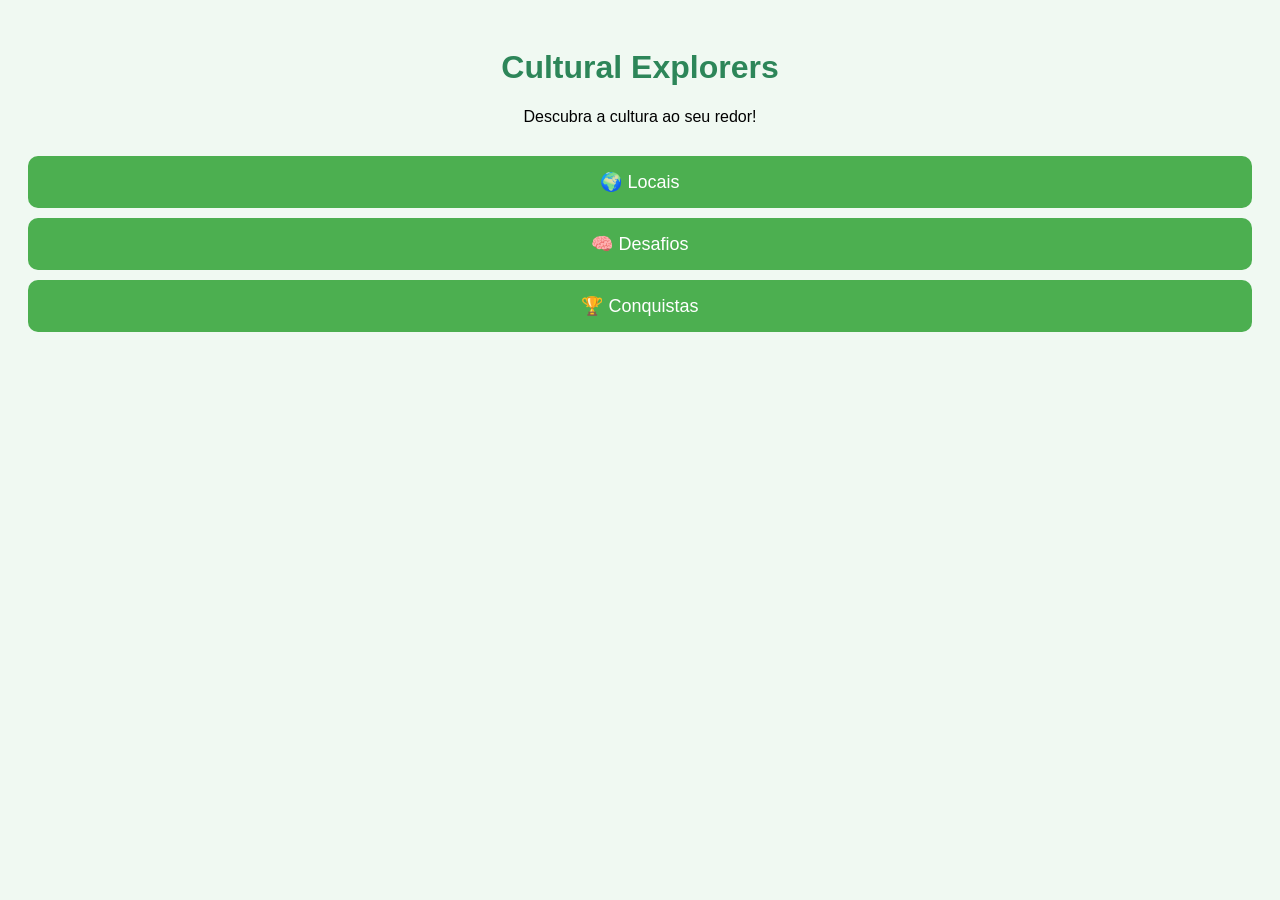
==== index.html @ 7e4f3f48 "Iniciando Protótipo inicial" ====
<!DOCTYPE html>
<html lang="pt-BR">
<head>
  <meta charset="UTF-8">
  <title>Cultural Explorers</title>
  <link rel="stylesheet" href="style.css">
</head>
<body>
  <h1>Cultural Explorers</h1>
  <p>Descubra a cultura ao seu redor!</p>
  <div class="menu">
    <a class="button" href="locais.html">🌍 Locais</a>
    <a class="button" href="desafios.html">🧠 Desafios</a>
    <a class="button" href="conquistas.html">🏆 Conquistas</a>
  </div>
</body>
</html>
---- style.css ----
body {
  font-family: sans-serif;
  text-align: center;
  background-color: #f0f9f2;
  padding: 20px;
}
h1 {
  color: #2d8659;
}
.menu {
  margin-top: 30px;
}
.button {
  display: block;
  margin: 10px auto;
  padding: 15px 30px;
  background-color: #4CAF50;
  color: white;
  text-decoration: none;
  border-radius: 10px;
  font-size: 18px;
}
ul {
  list-style: none;
  padding: 0;
}
ul li {
  background: #dff0d8;
  margin: 5px;
  padding: 10px;
  border-radius: 8px;
}
button {
  margin: 5px;
  padding: 10px 20px;
  font-size: 16px;
}
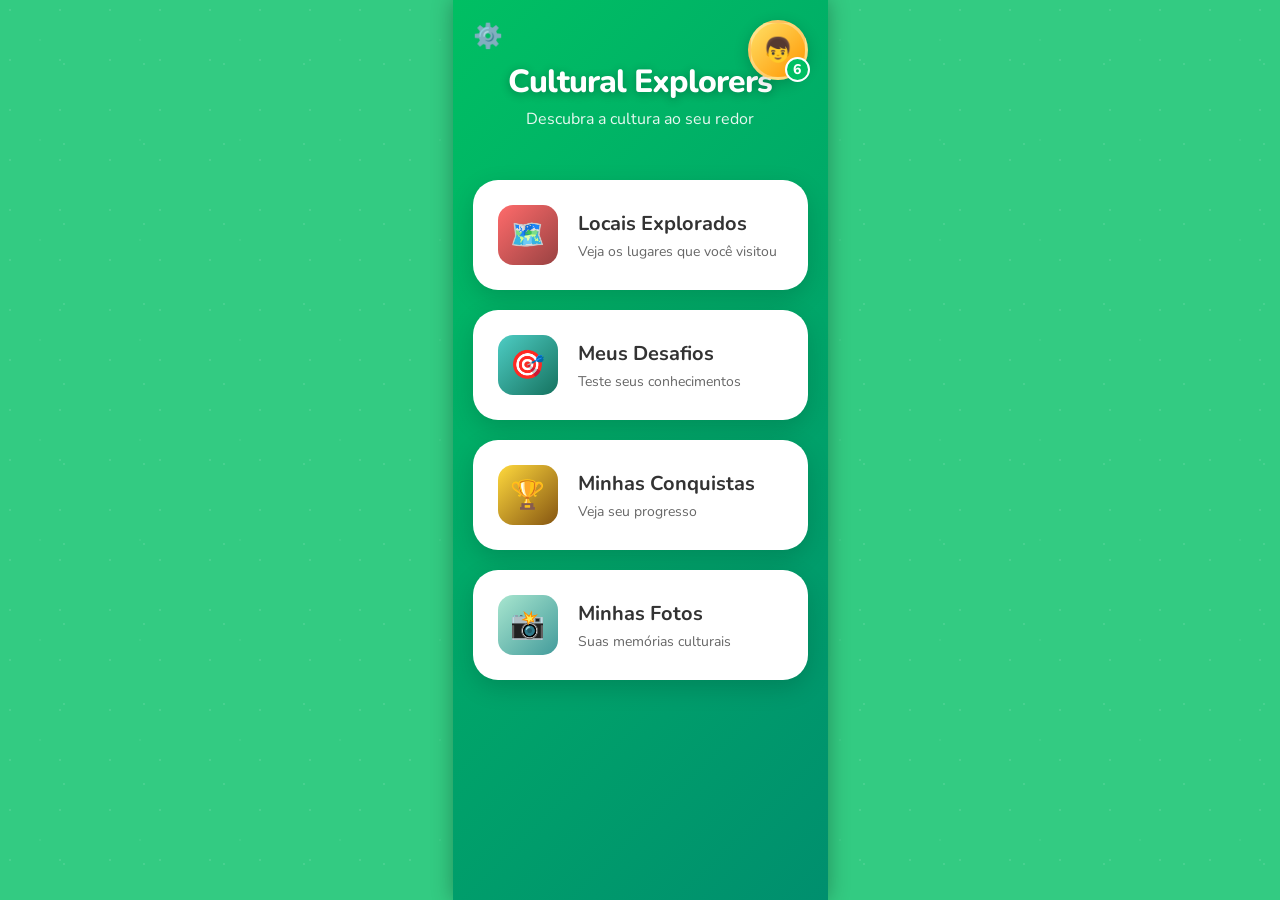
==== commit ea9869a3: "Add files via upload" ====
--- a/index.html
+++ b/index.html
@@ -1,17 +1,796 @@
-<!DOCTYPE html>
-<html lang="pt-BR">
-<head>
-  <meta charset="UTF-8">
-  <title>Cultural Explorers</title>
-  <link rel="stylesheet" href="style.css">
-</head>
-<body>
-  <h1>Cultural Explorers</h1>
-  <p>Descubra a cultura ao seu redor!</p>
-  <div class="menu">
-    <a class="button" href="locais.html">🌍 Locais</a>
-    <a class="button" href="desafios.html">🧠 Desafios</a>
-    <a class="button" href="conquistas.html">🏆 Conquistas</a>
-  </div>
-</body>
-</html>
+<!DOCTYPE html>
+<html lang="pt-BR">
+<head>
+    <meta charset="UTF-8">
+    <meta name="viewport" content="width=device-width, initial-scale=1.0">
+    <title>Cultural Explorers</title>
+    <link href="https://fonts.googleapis.com/css2?family=Nunito:wght@400;600;700;800&display=swap" rel="stylesheet">
+    <style>
+        * {
+            margin: 0;
+            padding: 0;
+            box-sizing: border-box;
+        }
+
+        body {
+            font-family: 'Nunito', sans-serif;
+            background: var(--bg-gradient, linear-gradient(135deg, #00bf63 0%, #008f6e 100%));
+            background-image: var(--bg-image, none);
+            background-size: cover;
+            background-position: center;
+            background-attachment: fixed;
+            min-height: 100vh;
+            position: relative;
+            overflow-x: hidden;
+        }
+
+        /* Background overlay for better text readability */
+        body::before {
+            content: '';
+            position: absolute;
+            top: 0;
+            left: 0;
+            right: 0;
+            bottom: 0;
+            background: var(--bg-overlay, rgba(0, 191, 99, 0.8));
+            background-image: 
+                radial-gradient(circle at 20% 20%, rgba(255,255,255,0.1) 1px, transparent 1px),
+                radial-gradient(circle at 80% 80%, rgba(255,255,255,0.1) 1px, transparent 1px),
+                radial-gradient(circle at 40% 40%, rgba(255,255,255,0.05) 1px, transparent 1px);
+            background-size: 50px 50px, 80px 80px, 100px 100px;
+            pointer-events: none;
+        }
+
+        .container {
+            max-width: 375px;
+            margin: 0 auto;
+            background: var(--container-bg, linear-gradient(135deg, #00bf63 0%, #008f6e 100%));
+            min-height: 100vh;
+            position: relative;
+            box-shadow: 0 0 20px rgba(0,0,0,0.3);
+        }
+
+        /* Header */
+        .header {
+            text-align: center;
+            padding: 40px 20px 20px;
+            position: relative;
+        }
+
+        .settings-icon {
+            position: absolute;
+            top: 20px;
+            left: 20px;
+            color: white;
+            font-size: 24px;
+            cursor: pointer;
+        }
+
+        .profile-container {
+            position: absolute;
+            top: 20px;
+            right: 20px;
+            display: flex;
+            align-items: center;
+            justify-content: center;
+        }
+
+        .profile-avatar {
+            width: 60px;
+            height: 60px;
+            border-radius: 50%;
+            background: linear-gradient(135deg, #FFE066 0%, #FF9500 100%);
+            display: flex;
+            align-items: center;
+            justify-content: center;
+            font-size: 24px;
+            position: relative;
+            border: 3px solid rgba(255,255,255,0.3);
+            box-shadow: 0 4px 15px rgba(0,0,0,0.2);
+        }
+
+        .profile-level {
+            position: absolute;
+            bottom: -5px;
+            right: -5px;
+            background: #00bf63;
+            color: white;
+            border-radius: 50%;
+            width: 25px;
+            height: 25px;
+            display: flex;
+            align-items: center;
+            justify-content: center;
+            font-size: 14px;
+            font-weight: 800;
+            border: 2px solid white;
+        }
+
+        .title {
+            font-size: 32px;
+            font-weight: 800;
+            color: white;
+            margin-top: 20px;
+            text-shadow: 0 2px 10px rgba(0,0,0,0.3);
+            letter-spacing: -1px;
+        }
+
+        .subtitle {
+            font-size: 16px;
+            color: rgba(255,255,255,0.9);
+            margin-top: 5px;
+            font-weight: 400;
+        }
+
+        /* Main Menu */
+        .main-menu {
+            padding: 30px 20px;
+            display: flex;
+            flex-direction: column;
+            gap: 20px;
+        }
+
+        .menu-button {
+            background: white;
+            border-radius: 25px;
+            padding: 25px;
+            display: flex;
+            align-items: center;
+            gap: 20px;
+            text-decoration: none;
+            color: #333;
+            box-shadow: 0 8px 25px rgba(0,0,0,0.15);
+            transition: all 0.3s ease;
+            position: relative;
+            overflow: hidden;
+        }
+
+        .menu-button:hover {
+            transform: translateY(-3px);
+            box-shadow: 0 12px 35px rgba(0,0,0,0.2);
+        }
+
+        .menu-button::before {
+            content: '';
+            position: absolute;
+            top: 0;
+            left: -100%;
+            width: 100%;
+            height: 100%;
+            background: linear-gradient(90deg, transparent, rgba(255,255,255,0.4), transparent);
+            transition: left 0.5s;
+        }
+
+        .menu-button:hover::before {
+            left: 100%;
+        }
+
+        .menu-icon {
+            width: 60px;
+            height: 60px;
+            border-radius: 15px;
+            display: flex;
+            align-items: center;
+            justify-content: center;
+            font-size: 28px;
+            position: relative;
+            flex-shrink: 0;
+        }
+
+        .menu-icon.locations {
+            background: linear-gradient(135deg, #FF6B6B 0%, #994242 100%);
+        }
+
+        .menu-icon.challenges {
+            background: linear-gradient(135deg, #4ECDC4 0%, #15725f 100%);
+        }
+
+        .menu-icon.achievements {
+            background: linear-gradient(135deg, #FFD93D 0%, #855511 100%);
+        }
+
+        .menu-icon.photos {
+            background: linear-gradient(135deg, #A8E6CF 0%, #439b9b 100%);
+        }
+
+        .menu-text {
+            flex: 1;
+        }
+
+        .menu-title {
+            font-weight: 700;
+            font-size: 20px;
+            color: #333;
+            margin-bottom: 5px;
+        }
+
+        .menu-subtitle {
+            font-size: 14px;
+            color: #666;
+            font-weight: 400;
+        }
+
+        /* Pages */
+        .page {
+            display: none;
+            background: white;
+            min-height: 100vh;
+            position: absolute;
+            top: 0;
+            left: 0;
+            right: 0;
+            z-index: 10;
+        }
+
+        .page.active {
+            display: block;
+        }
+
+        .page-header {
+            background: linear-gradient(135deg, #00bf63 0%, #008f6e 100%);
+            color: white;
+            padding: 20px;
+            text-align: center;
+            position: relative;
+        }
+
+        .back-button {
+            position: absolute;
+            left: 20px;
+            top: 50%;
+            transform: translateY(-50%);
+            background: none;
+            border: none;
+            color: white;
+            font-size: 24px;
+            cursor: pointer;
+        }
+
+        .page-title {
+            font-size: 24px;
+            font-weight: 700;
+        }
+
+        .page-content {
+            padding: 20px;
+        }
+
+        /* Map Style */
+        .map-container {
+            background: #f0f0f0;
+            height: 400px;
+            border-radius: 15px;
+            margin: 20px 0;
+            position: relative;
+            overflow: hidden;
+            cursor: pointer;
+            transition: all 0.3s ease;
+            border: 2px solid #ddd;
+        }
+
+        .map-container:hover {
+            transform: scale(1.02);
+            box-shadow: 0 8px 25px rgba(0,0,0,0.15);
+        }
+
+        .map-iframe {
+            width: 100%;
+            height: 100%;
+            border: none;
+            border-radius: 13px;
+        }
+
+        .map-placeholder {
+            position: absolute;
+            top: 0;
+            left: 0;
+            right: 0;
+            bottom: 0;
+            background: linear-gradient(135deg, #8B4513 0%, #D2691E 50%, #CD853F 100%);
+            display: flex;
+            flex-direction: column;
+            align-items: center;
+            justify-content: center;
+            color: white;
+            text-align: center;
+            padding: 20px;
+            z-index: 2;
+        }
+
+        .map-info {
+            background: rgba(255,255,255,0.95);
+            color: #333;
+            padding: 15px;
+            border-radius: 10px;
+            margin: 10px;
+            position: absolute;
+            top: 10px;
+            left: 10px;
+            right: 10px;
+            z-index: 3;
+            box-shadow: 0 4px 15px rgba(0,0,0,0.2);
+        }
+
+        .map-info h4 {
+            margin: 0 0 10px 0;
+            font-size: 16px;
+            font-weight: 700;
+        }
+
+        .map-features {
+            display: grid;
+            grid-template-columns: 1fr 1fr;
+            gap: 8px;
+            font-size: 12px;
+            margin-top: 10px;
+        }
+
+        .map-toggle {
+            position: absolute;
+            bottom: 15px;
+            right: 15px;
+            background: #00bf63;
+            color: white;
+            border: none;
+            padding: 10px 15px;
+            border-radius: 20px;
+            cursor: pointer;
+            font-weight: 600;
+            z-index: 4;
+            box-shadow: 0 4px 15px rgba(0,0,0,0.2);
+        }
+
+        /* Quiz Styles */
+        .quiz-question {
+            background: linear-gradient(135deg, #00bf63 0%, #008f6e 100%);
+            color: white;
+            padding: 30px;
+            border-radius: 20px;
+            margin: 20px 0;
+            text-align: center;
+        }
+
+        .quiz-question h3 {
+            font-size: 18px;
+            margin-bottom: 20px;
+        }
+
+        .quiz-options {
+            display: flex;
+            flex-direction: column;
+            gap: 15px;
+        }
+
+        .quiz-option {
+            background: white;
+            color: #333;
+            padding: 15px;
+            border-radius: 15px;
+            border: none;
+            font-size: 16px;
+            cursor: pointer;
+            transition: all 0.3s ease;
+            display: flex;
+            align-items: center;
+            gap: 10px;
+        }
+
+        .quiz-option:hover {
+            background: #f0f0f0;
+            transform: translateX(5px);
+        }
+
+        .quiz-option:disabled {
+            cursor: not-allowed;
+            opacity: 0.6;
+        }
+
+        .quiz-option.correct {
+            background: #d4edda;
+            border: 2px solid #28a745;
+        }
+
+        .quiz-option.incorrect {
+            background: #f8d7da;
+            border: 2px solid #dc3545;
+        }
+
+        .quiz-result {
+            text-align: center;
+            padding: 20px;
+            font-size: 18px;
+            font-weight: 600;
+            color: #00bf63;
+        }
+
+        /* Achievements */
+        .achievement-item {
+            background: white;
+            border-radius: 15px;
+            padding: 20px;
+            margin: 10px 0;
+            box-shadow: 0 4px 15px rgba(0,0,0,0.1);
+            display: flex;
+            align-items: center;
+            gap: 15px;
+        }
+
+        .achievement-icon {
+            width: 50px;
+            height: 50px;
+            border-radius: 50%;
+            display: flex;
+            align-items: center;
+            justify-content: center;
+            font-size: 24px;
+        }
+
+        .achievement-icon.completed {
+            background: linear-gradient(135deg, #00bf63 0%, #008f6e 100%);
+            color: white;
+        }
+
+        .achievement-icon.locked {
+            background: #f0f0f0;
+            color: #999;
+        }
+
+        /* Responsive */
+        @media (max-width: 375px) {
+            .container {
+                max-width: 100%;
+            }
+        }
+    </style>
+</head>
+<body>
+    <div class="container">
+        <!-- Main Page -->
+        <div id="main-page">
+            <div class="header">
+                <div class="settings-icon">⚙️</div>
+                <div class="profile-container">
+                    <div class="profile-avatar">
+                        👦
+                        <div class="profile-level">6</div>
+                    </div>
+                </div>
+                <h1 class="title">Cultural Explorers</h1>
+                <p class="subtitle">Descubra a cultura ao seu redor</p>
+            </div>
+
+            <div class="main-menu">
+                <a href="#" class="menu-button" onclick="showPage('locations')">
+                    <div class="menu-icon locations">
+                        🗺️
+                    </div>
+                    <div class="menu-text">
+                        <div class="menu-title">Locais Explorados</div>
+                        <div class="menu-subtitle">Veja os lugares que você visitou</div>
+                    </div>
+                </a>
+
+                <a href="#" class="menu-button" onclick="showPage('challenges')">
+                    <div class="menu-icon challenges">
+                        🎯
+                    </div>
+                    <div class="menu-text">
+                        <div class="menu-title">Meus Desafios</div>
+                        <div class="menu-subtitle">Teste seus conhecimentos</div>
+                    </div>
+                </a>
+
+                <a href="#" class="menu-button" onclick="showPage('achievements')">
+                    <div class="menu-icon achievements">
+                        🏆
+                    </div>
+                    <div class="menu-text">
+                        <div class="menu-title">Minhas Conquistas</div>
+                        <div class="menu-subtitle">Veja seu progresso</div>
+                    </div>
+                </a>
+
+                <a href="#" class="menu-button" onclick="showPage('photos')">
+                    <div class="menu-icon photos">
+                        📸
+                    </div>
+                    <div class="menu-text">
+                        <div class="menu-title">Minhas Fotos</div>
+                        <div class="menu-subtitle">Suas memórias culturais</div>
+                    </div>
+                </a>
+            </div>
+        </div>
+
+        <!-- Locations Page -->
+        <div id="locations-page" class="page">
+            <div class="page-header">
+                <button class="back-button" onclick="showPage('main')">←</button>
+                <h2 class="page-title">Locais Explorados</h2>
+            </div>
+            <div class="page-content">
+
+                    
+                    <div class="map-placeholder" id="mapPlaceholder">
+                        <div style="font-size: 48px; margin-bottom: 20px;">🗺️</div>
+                        <h3 style="margin-bottom: 15px;">Parque Estadual de Vila Velha</h3>
+                        <p style="margin-bottom: 20px;">Clique para ver o mapa interativo</p>
+                    </div>
+                    
+                    <iframe 
+                        class="map-iframe" 
+                        id="mapIframe"
+                        style="display: none;"
+                        src="https://www.google.com/maps/embed?pb=!1m18!1m12!1m3!1d3645.7234567890123!2d-50.0228!3d-25.2493!2m3!1f0!2f0!3f0!3m2!1i1024!2i768!4f13.1!3m3!1m2!1s0x0%3A0x0!2zMjXCsDE0JzU3LjUiUyA1MMKwMDEnMjIuMSJX!5e0!3m2!1spt-BR!2sbr!4v1234567890123!5m2!1spt-BR!2sbr"
+                        allowfullscreen="" 
+                        loading="lazy" 
+                        referrerpolicy="no-referrer-when-downgrade">
+                    </iframe>
+                    
+                    <button class="map-toggle" id="mapToggle" onclick="toggleMap()">Ver Mapa</button>
+                </div>
+                <div style="background: white; padding: 15px; border-radius: 10px; margin: 10px 0;">
+                    <strong>📍 Arenitos de Vila Velha</strong>
+                    <p style="color: #666; margin-top: 5px;">Visitado em 15/06/2025 - Formações rochosas únicas</p>
+                </div>
+                <div style="background: white; padding: 15px; border-radius: 10px; margin: 10px 0;">
+                    <strong>📍 Lagoa Dourada</strong>
+                    <p style="color: #666; margin-top: 5px;">Visitado em 10/06/2025 - Nascente natural</p>
+                </div>
+                <div style="background: white; padding: 15px; border-radius: 10px; margin: 10px 0;">
+                    <strong>📍 Furnas</strong>
+                    <p style="color: #666; margin-top: 5px;">Visitado em 05/06/2025 - Crateras naturais</p>
+                </div>
+            </div>
+        </div>
+
+        <!-- Challenges Page -->
+        <div id="challenges-page" class="page">
+            <div class="page-header">
+                <button class="back-button" onclick="showPage('main')">←</button>
+                <h2 class="page-title">Meus Desafios</h2>
+            </div>
+            <div class="page-content">
+                <div class="quiz-question">
+                    <h3>Como foram formadas as rochas do Parque Vila Velha?</h3>
+                    <div class="quiz-options">
+                        <button class="quiz-option" onclick="answerQuestion(this, true, 0)">
+                            Por erosão de arenitos ao longo de milhões de anos
+                        </button>
+                        <button class="quiz-option" onclick="answerQuestion(this, false, 0)">
+                            Por atividade vulcânica recente
+                        </button>
+                    </div>
+                </div>
+
+                <div class="quiz-question">
+                    <h3>O que é a Lagoa Dourada no Parque Vila Velha?</h3>
+                    <div class="quiz-options">
+                        <button class="quiz-option" onclick="answerQuestion(this, true, 1)">
+                            💧 Uma nascente natural de água cristalina
+                        </button>
+                        <button class="quiz-option" onclick="answerQuestion(this, false, 1)">
+                            🏊 Uma piscina artificial para turistas
+                        </button>
+                    </div>
+                </div>
+
+                <div class="quiz-question">
+                    <h3>Em que cidade fica o Parque Vila Velha?</h3>
+                    <div class="quiz-options">
+                        <button class="quiz-option" onclick="answerQuestion(this, true, 2)">
+                            🏙️ Ponta Grossa - PR
+                        </button>
+                        <button class="quiz-option" onclick="answerQuestion(this, false, 2)">
+                            🌴 Curitiba - PR
+                        </button>
+                    </div>
+                </div>
+
+                <div id="quiz-result" class="quiz-result"></div>
+            </div>
+        </div>
+
+        <!-- Achievements Page -->
+        <div id="achievements-page" class="page">
+            <div class="page-header">
+                <button class="back-button" onclick="showPage('main')">←</button>
+                <h2 class="page-title">Minhas Conquistas</h2>
+            </div>
+            <div class="page-content">
+                <div style="text-align: center; margin: 20px 0;">
+                    <div style="background: linear-gradient(135deg, #00bf63 0%, #008f6e 100%); color: white; padding: 20px; border-radius: 15px;">
+                        <h3>Nível 06</h3>
+                        <div style="background: rgba(255,255,255,0.3); border-radius: 10px; height: 10px; margin: 10px 0;">
+                            <div style="background: #FFD93D; height: 100%; width: 75%; border-radius: 10px;"></div>
+                        </div>
+                        <p>500xp para lvl 07</p>
+                    </div>
+                </div>
+
+                <div class="achievement-item">
+                    <div class="achievement-icon completed">📸</div>
+                    <div>
+                        <strong>Foto das Formações Rochosas</strong>
+                        <p style="color: #666;">250xp - Parque Vila Velha</p>
+                    </div>
+                </div>
+
+                <div class="achievement-item">
+                    <div class="achievement-icon completed">✅</div>
+                    <div>
+                        <strong>Quiz do Parque Vila Velha</strong>
+                        <p style="color: #666;">250xp - Conhecimento geológico</p>
+                    </div>
+                </div>
+
+                <div class="achievement-item">
+                    <div class="achievement-icon completed">🌿</div>
+                    <div>
+                        <strong>Trilha Ecológica Completa</strong>
+                        <p style="color: #666;">300xp - Exploração da natureza</p>
+                    </div>
+                </div>
+
+                <div class="achievement-item">
+                    <div class="achievement-icon locked">📝</div>
+                    <div>
+                        <strong>Relatório sobre Lagoa Dourada</strong>
+                        <p style="color: #999;">250xp - Pesquisa pendente</p>
+                    </div>
+                </div>
+            </div>
+        </div>
+
+        <!-- Photos Page -->
+        <div id="photos-page" class="page">
+            <div class="page-header">
+                <button class="back-button" onclick="showPage('main')">←</button>
+                <h2 class="page-title">Minhas Fotos</h2>
+            </div>
+            <div class="page-content">
+                <div style="display: grid; grid-template-columns: 1fr 1fr; gap: 15px;">
+                    <div style="background: #f0f0f0; aspect-ratio: 1; border-radius: 15px; display: flex; align-items: center; justify-content: center; font-size: 32px;">
+                        🏛️
+                    </div>
+                    <div style="background: #f0f0f0; aspect-ratio: 1; border-radius: 15px; display: flex; align-items: center; justify-content: center; font-size: 32px;">
+                        🗿
+                    </div>
+                    <div style="background: #f0f0f0; aspect-ratio: 1; border-radius: 15px; display: flex; align-items: center; justify-content: center; font-size: 32px;">
+                        🏞️
+                    </div>
+                    <div style="background: #f0f0f0; aspect-ratio: 1; border-radius: 15px; display: flex; align-items: center; justify-content: center; font-size: 32px;">
+                        📸
+                    </div>
+                </div>
+                <div style="text-align: center; margin-top: 20px; color: #666;">
+                    <p>Capture momentos especiais dos locais que você visita!</p>
+                </div>
+            </div>
+        </div>
+    </div>
+
+    <script>
+        let xp = 0;
+        let answeredQuestions = [];
+        let mapVisible = false;
+
+        // Função para personalizar o background
+        function setCustomBackground(imagePath) {
+            const root = document.documentElement;
+            root.style.setProperty('--bg-image', `url('${imagePath}')`);
+            root.style.setProperty('--bg-gradient', 'none');
+            root.style.setProperty('--bg-overlay', 'rgba(0, 0, 0, 0.4)');
+            root.style.setProperty('--container-bg', 'rgba(255, 255, 255, 0.95)');
+        }
+
+        function toggleMap() {
+            const placeholder = document.getElementById('mapPlaceholder');
+            const iframe = document.getElementById('mapIframe');
+            const button = document.getElementById('mapToggle');
+            
+            if (!mapVisible) {
+                placeholder.style.display = 'none';
+                iframe.style.display = 'block';
+                button.textContent = 'Fechar Mapa';
+                mapVisible = true;
+            } else {
+                placeholder.style.display = 'flex';
+                iframe.style.display = 'none';
+                button.textContent = 'Ver Mapa';
+                mapVisible = false;
+            }
+        }
+
+        function showPage(pageId) {
+            // Hide all pages
+            document.querySelectorAll('.page').forEach(page => {
+                page.classList.remove('active');
+            });
+            
+            // Hide main page
+            document.getElementById('main-page').style.display = 'none';
+            
+            if (pageId === 'main') {
+                document.getElementById('main-page').style.display = 'block';
+                // Reset map when returning to main page
+                if (mapVisible) {
+                    toggleMap();
+                }
+            } else {
+                document.getElementById(pageId + '-page').classList.add('active');
+            }
+        }
+
+        function openGoogleMaps() {
+            // Coordenadas do Parque Estadual de Vila Velha
+            const lat = -25.2493;
+            const lng = -50.0228;
+            const url = `https://www.google.com/maps/search/?api=1&query=${lat},${lng}&query_place_id=ChIJX3W0JgBF15QRo1muEJSgARQ`;
+            window.open(url, '_blank');
+        }
+
+        function answerQuestion(button, correct, questionIndex) {
+            // Verifica se a pergunta já foi respondida
+            if (answeredQuestions.includes(questionIndex)) {
+                return;
+            }
+
+            // Marca a pergunta como respondida
+            answeredQuestions.push(questionIndex);
+
+            // Pega todos os botões da mesma pergunta
+            const questionButtons = button.parentElement.querySelectorAll('.quiz-option');
+            
+            // Desabilita todos os botões da pergunta
+            questionButtons.forEach(btn => {
+                btn.disabled = true;
+            });
+
+            if (correct) {
+                button.classList.add('correct');
+                xp += 50;
+                updateQuizResult(true);
+            } else {
+                button.classList.add('incorrect');
+                // Resposta correta destacada
+                questionButtons.forEach(btn => {
+                    if (btn !== button && !btn.classList.contains('incorrect')) {
+                        btn.classList.add('correct');
+                    }
+                });
+                updateQuizResult(false);
+            }
+        }
+
+        function updateQuizResult(correct) {
+            const resultDiv = document.getElementById('quiz-result');
+            
+            if (correct) {
+                resultDiv.innerHTML = 
+                    `<div style="color: #00bf63; font-size: 24px;">🎉</div>
+                     <p>Resposta correta! Você ganhou 50 XP!</p>
+                     <p>XP Total: ${xp}</p>`;
+            } else {
+                resultDiv.innerHTML = 
+                    `<div style="color: #FF6B6B; font-size: 24px;">❌</div>
+                     <p>Resposta incorreta. A resposta correta está destacada!</p>
+                     <p>XP Total: ${xp}</p>`;
+            }
+        }
+
+        document.addEventListener('DOMContentLoaded', function() {
+            const menuButtons = document.querySelectorAll('.menu-button');
+            menuButtons.forEach(button => {
+                button.addEventListener('click', function(e) {
+                    e.preventDefault();
+                    this.style.transform = 'scale(0.95)';
+                    setTimeout(() => {
+                        this.style.transform = '';
+                    }, 150);
+                });
+            });
+        });
+    </script>
+</body>
+</html>
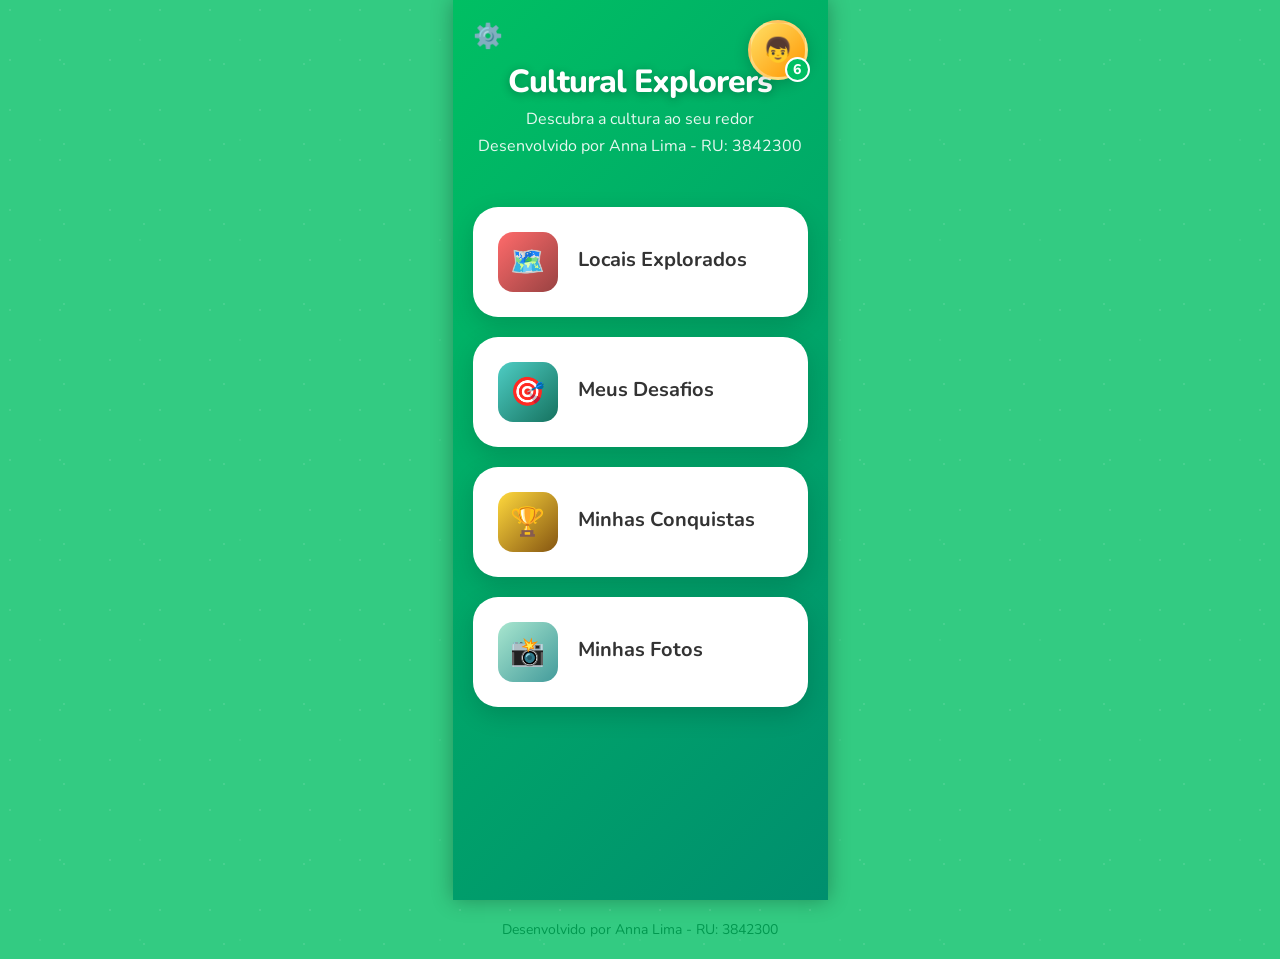
==== commit 4a02a0b7: "Add files via upload" ====
--- a/index.html
+++ b/index.html
@@ -5,546 +5,101 @@
     <meta name="viewport" content="width=device-width, initial-scale=1.0">
     <title>Cultural Explorers</title>
     <link href="https://fonts.googleapis.com/css2?family=Nunito:wght@400;600;700;800&display=swap" rel="stylesheet">
-    <style>
-        * {
-            margin: 0;
-            padding: 0;
-            box-sizing: border-box;
-        }
-
-        body {
-            font-family: 'Nunito', sans-serif;
-            background: var(--bg-gradient, linear-gradient(135deg, #00bf63 0%, #008f6e 100%));
-            background-image: var(--bg-image, none);
-            background-size: cover;
-            background-position: center;
-            background-attachment: fixed;
-            min-height: 100vh;
-            position: relative;
-            overflow-x: hidden;
-        }
-
-        /* Background overlay for better text readability */
-        body::before {
-            content: '';
-            position: absolute;
-            top: 0;
-            left: 0;
-            right: 0;
-            bottom: 0;
-            background: var(--bg-overlay, rgba(0, 191, 99, 0.8));
-            background-image: 
-                radial-gradient(circle at 20% 20%, rgba(255,255,255,0.1) 1px, transparent 1px),
-                radial-gradient(circle at 80% 80%, rgba(255,255,255,0.1) 1px, transparent 1px),
-                radial-gradient(circle at 40% 40%, rgba(255,255,255,0.05) 1px, transparent 1px);
-            background-size: 50px 50px, 80px 80px, 100px 100px;
-            pointer-events: none;
-        }
-
-        .container {
-            max-width: 375px;
-            margin: 0 auto;
-            background: var(--container-bg, linear-gradient(135deg, #00bf63 0%, #008f6e 100%));
-            min-height: 100vh;
-            position: relative;
-            box-shadow: 0 0 20px rgba(0,0,0,0.3);
-        }
-
-        /* Header */
-        .header {
-            text-align: center;
-            padding: 40px 20px 20px;
-            position: relative;
-        }
-
-        .settings-icon {
-            position: absolute;
-            top: 20px;
-            left: 20px;
-            color: white;
-            font-size: 24px;
-            cursor: pointer;
-        }
-
-        .profile-container {
-            position: absolute;
-            top: 20px;
-            right: 20px;
-            display: flex;
-            align-items: center;
-            justify-content: center;
-        }
-
-        .profile-avatar {
-            width: 60px;
-            height: 60px;
-            border-radius: 50%;
-            background: linear-gradient(135deg, #FFE066 0%, #FF9500 100%);
-            display: flex;
-            align-items: center;
-            justify-content: center;
-            font-size: 24px;
-            position: relative;
-            border: 3px solid rgba(255,255,255,0.3);
-            box-shadow: 0 4px 15px rgba(0,0,0,0.2);
-        }
-
-        .profile-level {
-            position: absolute;
-            bottom: -5px;
-            right: -5px;
-            background: #00bf63;
-            color: white;
-            border-radius: 50%;
-            width: 25px;
-            height: 25px;
-            display: flex;
-            align-items: center;
-            justify-content: center;
-            font-size: 14px;
-            font-weight: 800;
-            border: 2px solid white;
-        }
-
-        .title {
-            font-size: 32px;
-            font-weight: 800;
-            color: white;
-            margin-top: 20px;
-            text-shadow: 0 2px 10px rgba(0,0,0,0.3);
-            letter-spacing: -1px;
-        }
-
-        .subtitle {
-            font-size: 16px;
-            color: rgba(255,255,255,0.9);
-            margin-top: 5px;
-            font-weight: 400;
-        }
-
-        /* Main Menu */
-        .main-menu {
-            padding: 30px 20px;
-            display: flex;
-            flex-direction: column;
-            gap: 20px;
-        }
-
-        .menu-button {
-            background: white;
-            border-radius: 25px;
-            padding: 25px;
-            display: flex;
-            align-items: center;
-            gap: 20px;
-            text-decoration: none;
-            color: #333;
-            box-shadow: 0 8px 25px rgba(0,0,0,0.15);
-            transition: all 0.3s ease;
-            position: relative;
-            overflow: hidden;
-        }
-
-        .menu-button:hover {
-            transform: translateY(-3px);
-            box-shadow: 0 12px 35px rgba(0,0,0,0.2);
-        }
-
-        .menu-button::before {
-            content: '';
-            position: absolute;
-            top: 0;
-            left: -100%;
-            width: 100%;
-            height: 100%;
-            background: linear-gradient(90deg, transparent, rgba(255,255,255,0.4), transparent);
-            transition: left 0.5s;
-        }
-
-        .menu-button:hover::before {
-            left: 100%;
-        }
-
-        .menu-icon {
-            width: 60px;
-            height: 60px;
-            border-radius: 15px;
-            display: flex;
-            align-items: center;
-            justify-content: center;
-            font-size: 28px;
-            position: relative;
-            flex-shrink: 0;
-        }
-
-        .menu-icon.locations {
-            background: linear-gradient(135deg, #FF6B6B 0%, #994242 100%);
-        }
-
-        .menu-icon.challenges {
-            background: linear-gradient(135deg, #4ECDC4 0%, #15725f 100%);
-        }
-
-        .menu-icon.achievements {
-            background: linear-gradient(135deg, #FFD93D 0%, #855511 100%);
-        }
-
-        .menu-icon.photos {
-            background: linear-gradient(135deg, #A8E6CF 0%, #439b9b 100%);
-        }
-
-        .menu-text {
-            flex: 1;
-        }
-
-        .menu-title {
-            font-weight: 700;
-            font-size: 20px;
-            color: #333;
-            margin-bottom: 5px;
-        }
-
-        .menu-subtitle {
-            font-size: 14px;
-            color: #666;
-            font-weight: 400;
-        }
-
-        /* Pages */
-        .page {
-            display: none;
-            background: white;
-            min-height: 100vh;
-            position: absolute;
-            top: 0;
-            left: 0;
-            right: 0;
-            z-index: 10;
-        }
-
-        .page.active {
-            display: block;
-        }
-
-        .page-header {
-            background: linear-gradient(135deg, #00bf63 0%, #008f6e 100%);
-            color: white;
-            padding: 20px;
-            text-align: center;
-            position: relative;
-        }
-
-        .back-button {
-            position: absolute;
-            left: 20px;
-            top: 50%;
-            transform: translateY(-50%);
-            background: none;
-            border: none;
-            color: white;
-            font-size: 24px;
-            cursor: pointer;
-        }
-
-        .page-title {
-            font-size: 24px;
-            font-weight: 700;
-        }
-
-        .page-content {
-            padding: 20px;
-        }
-
-        /* Map Style */
-        .map-container {
-            background: #f0f0f0;
-            height: 400px;
-            border-radius: 15px;
-            margin: 20px 0;
-            position: relative;
-            overflow: hidden;
-            cursor: pointer;
-            transition: all 0.3s ease;
-            border: 2px solid #ddd;
-        }
-
-        .map-container:hover {
-            transform: scale(1.02);
-            box-shadow: 0 8px 25px rgba(0,0,0,0.15);
-        }
-
-        .map-iframe {
-            width: 100%;
-            height: 100%;
-            border: none;
-            border-radius: 13px;
-        }
-
-        .map-placeholder {
-            position: absolute;
-            top: 0;
-            left: 0;
-            right: 0;
-            bottom: 0;
-            background: linear-gradient(135deg, #8B4513 0%, #D2691E 50%, #CD853F 100%);
-            display: flex;
-            flex-direction: column;
-            align-items: center;
-            justify-content: center;
-            color: white;
-            text-align: center;
-            padding: 20px;
-            z-index: 2;
-        }
-
-        .map-info {
-            background: rgba(255,255,255,0.95);
-            color: #333;
-            padding: 15px;
-            border-radius: 10px;
-            margin: 10px;
-            position: absolute;
-            top: 10px;
-            left: 10px;
-            right: 10px;
-            z-index: 3;
-            box-shadow: 0 4px 15px rgba(0,0,0,0.2);
-        }
-
-        .map-info h4 {
-            margin: 0 0 10px 0;
-            font-size: 16px;
-            font-weight: 700;
-        }
-
-        .map-features {
-            display: grid;
-            grid-template-columns: 1fr 1fr;
-            gap: 8px;
-            font-size: 12px;
-            margin-top: 10px;
-        }
-
-        .map-toggle {
-            position: absolute;
-            bottom: 15px;
-            right: 15px;
-            background: #00bf63;
-            color: white;
-            border: none;
-            padding: 10px 15px;
-            border-radius: 20px;
-            cursor: pointer;
-            font-weight: 600;
-            z-index: 4;
-            box-shadow: 0 4px 15px rgba(0,0,0,0.2);
-        }
-
-        /* Quiz Styles */
-        .quiz-question {
-            background: linear-gradient(135deg, #00bf63 0%, #008f6e 100%);
-            color: white;
-            padding: 30px;
-            border-radius: 20px;
-            margin: 20px 0;
-            text-align: center;
-        }
-
-        .quiz-question h3 {
-            font-size: 18px;
-            margin-bottom: 20px;
-        }
-
-        .quiz-options {
-            display: flex;
-            flex-direction: column;
-            gap: 15px;
-        }
-
-        .quiz-option {
-            background: white;
-            color: #333;
-            padding: 15px;
-            border-radius: 15px;
-            border: none;
-            font-size: 16px;
-            cursor: pointer;
-            transition: all 0.3s ease;
-            display: flex;
-            align-items: center;
-            gap: 10px;
-        }
-
-        .quiz-option:hover {
-            background: #f0f0f0;
-            transform: translateX(5px);
-        }
-
-        .quiz-option:disabled {
-            cursor: not-allowed;
-            opacity: 0.6;
-        }
-
-        .quiz-option.correct {
-            background: #d4edda;
-            border: 2px solid #28a745;
-        }
-
-        .quiz-option.incorrect {
-            background: #f8d7da;
-            border: 2px solid #dc3545;
-        }
-
-        .quiz-result {
-            text-align: center;
-            padding: 20px;
-            font-size: 18px;
-            font-weight: 600;
-            color: #00bf63;
-        }
-
-        /* Achievements */
-        .achievement-item {
-            background: white;
-            border-radius: 15px;
-            padding: 20px;
-            margin: 10px 0;
-            box-shadow: 0 4px 15px rgba(0,0,0,0.1);
-            display: flex;
-            align-items: center;
-            gap: 15px;
-        }
-
-        .achievement-icon {
-            width: 50px;
-            height: 50px;
-            border-radius: 50%;
-            display: flex;
-            align-items: center;
-            justify-content: center;
-            font-size: 24px;
-        }
-
-        .achievement-icon.completed {
-            background: linear-gradient(135deg, #00bf63 0%, #008f6e 100%);
-            color: white;
-        }
-
-        .achievement-icon.locked {
-            background: #f0f0f0;
-            color: #999;
-        }
-
-        /* Responsive */
-        @media (max-width: 375px) {
-            .container {
-                max-width: 100%;
-            }
-        }
-    </style>
+    <link rel="stylesheet" href="style.css">
 </head>
 <body>
     <div class="container">
-        <!-- Main Page -->
         <div id="main-page">
+<!--  Desenvolvido por Anna Lima - RU: 3842300
+  Página inicial com 4 menus
+  -->
             <div class="header">
                 <div class="settings-icon">⚙️</div>
                 <div class="profile-container">
-                    <div class="profile-avatar">
-                        👦
-                        <div class="profile-level">6</div>
-                    </div>
-                </div>
+                    <div class="profile-avatar">👦<div class="profile-level">6</div></div>
+                </div>
+
                 <h1 class="title">Cultural Explorers</h1>
                 <p class="subtitle">Descubra a cultura ao seu redor</p>
+
+                <p class="subtitle">Desenvolvido por Anna Lima - RU: 3842300</p>
             </div>
 
             <div class="main-menu">
                 <a href="#" class="menu-button" onclick="showPage('locations')">
-                    <div class="menu-icon locations">
-                        🗺️
-                    </div>
-                    <div class="menu-text">
+                    <div class="menu-icon locations">🗺️</div>
+                    <div class="menu-text">
+
                         <div class="menu-title">Locais Explorados</div>
-                        <div class="menu-subtitle">Veja os lugares que você visitou</div>
-                    </div>
-                </a>
-
+                    </div>
+
+                </a>
                 <a href="#" class="menu-button" onclick="showPage('challenges')">
-                    <div class="menu-icon challenges">
-                        🎯
-                    </div>
-                    <div class="menu-text">
+                    <div class="menu-icon challenges">🎯</div>
+                    <div class="menu-text">
+
                         <div class="menu-title">Meus Desafios</div>
-                        <div class="menu-subtitle">Teste seus conhecimentos</div>
                     </div>
                 </a>
 
                 <a href="#" class="menu-button" onclick="showPage('achievements')">
-                    <div class="menu-icon achievements">
-                        🏆
-                    </div>
-                    <div class="menu-text">
+                    <div class="menu-icon achievements">🏆</div>
+                    <div class="menu-text">
+
                         <div class="menu-title">Minhas Conquistas</div>
-                        <div class="menu-subtitle">Veja seu progresso</div>
                     </div>
                 </a>
 
                 <a href="#" class="menu-button" onclick="showPage('photos')">
-                    <div class="menu-icon photos">
-                        📸
-                    </div>
-                    <div class="menu-text">
+                    <div class="menu-icon photos">📸</div>
+                    <div class="menu-text">
+
                         <div class="menu-title">Minhas Fotos</div>
-                        <div class="menu-subtitle">Suas memórias culturais</div>
-                    </div>
-                </a>
-            </div>
-        </div>
-
-        <!-- Locations Page -->
+                    </div>
+                </a>
+            </div>
+        </div>
+
+        <!-- Locais visitados pelos alunos.
+        Contém um mapa onde o aluno pode visualizar pontos visitados, datas e nomes de locais (locations)-->
+
         <div id="locations-page" class="page">
             <div class="page-header">
                 <button class="back-button" onclick="showPage('main')">←</button>
                 <h2 class="page-title">Locais Explorados</h2>
             </div>
-            <div class="page-content">
-
-                    
-                    <div class="map-placeholder" id="mapPlaceholder">
-                        <div style="font-size: 48px; margin-bottom: 20px;">🗺️</div>
-                        <h3 style="margin-bottom: 15px;">Parque Estadual de Vila Velha</h3>
-                        <p style="margin-bottom: 20px;">Clique para ver o mapa interativo</p>
-                    </div>
-                    
-                    <iframe 
-                        class="map-iframe" 
-                        id="mapIframe"
-                        style="display: none;"
-                        src="https://www.google.com/maps/embed?pb=!1m18!1m12!1m3!1d3645.7234567890123!2d-50.0228!3d-25.2493!2m3!1f0!2f0!3f0!3m2!1i1024!2i768!4f13.1!3m3!1m2!1s0x0%3A0x0!2zMjXCsDE0JzU3LjUiUyA1MMKwMDEnMjIuMSJX!5e0!3m2!1spt-BR!2sbr!4v1234567890123!5m2!1spt-BR!2sbr"
-                        allowfullscreen="" 
-                        loading="lazy" 
-                        referrerpolicy="no-referrer-when-downgrade">
-                    </iframe>
-                    
-                    <button class="map-toggle" id="mapToggle" onclick="toggleMap()">Ver Mapa</button>
-                </div>
-                <div style="background: white; padding: 15px; border-radius: 10px; margin: 10px 0;">
-                    <strong>📍 Arenitos de Vila Velha</strong>
-                    <p style="color: #666; margin-top: 5px;">Visitado em 15/06/2025 - Formações rochosas únicas</p>
-                </div>
-                <div style="background: white; padding: 15px; border-radius: 10px; margin: 10px 0;">
-                    <strong>📍 Lagoa Dourada</strong>
-                    <p style="color: #666; margin-top: 5px;">Visitado em 10/06/2025 - Nascente natural</p>
-                </div>
-                <div style="background: white; padding: 15px; border-radius: 10px; margin: 10px 0;">
-                    <strong>📍 Furnas</strong>
-                    <p style="color: #666; margin-top: 5px;">Visitado em 05/06/2025 - Crateras naturais</p>
-                </div>
-            </div>
-        </div>
-
-        <!-- Challenges Page -->
+            
+            <div class="page-content">
+                <div class="map-placeholder" id="mapPlaceholder" style="display: none;">
+                    <div style="font-size: 48px; margin-bottom: 20px;">🗺️</div>
+                    <h3 style="margin-bottom: 15px;">Parque Estadual da Vila Velha</h3>
+                </div>
+
+                <iframe class="map-iframe" id="mapIframe" src="https://www.google.com/maps/embed?pb=!1m18!1m12!1m3!1d3645.7234567890123!2d-50.0228!3d-25.2493!2m3!1f0!2f0!3f0!3m2!1i1024!2i768!4f13.1!3m3!1m2!1s0x0%3A0x0!2zMjXCsDE0JzU3LjUiUyA1MMKwMDEnMjIuMSJX!5e0!3m2!1spt-BR!2sbr!4v1234567890123!5m2!1spt-BR!2sbr" allowfullscreen="" loading="lazy" referrerpolicy="no-referrer-when-downgrade"></iframe>
+            </div>
+
+            <div style="background: white; padding: 15px; border-radius: 10px; margin: 10px 0;">
+                <strong>📍Arenitos da Vila Velha</strong> 
+
+
+                <p style="color: #666; margin-top: 5px;">Visitado em 15/06/2025</p>
+            </div>
+
+            <div style="background: white; padding: 15px; border-radius: 10px; margin: 10px 0;">
+                <strong>📍Lagoa Dourada</strong>
+                <p style="color: #666; margin-top: 5px;">Visitado em 10/06/2025</p>
+            </div>
+
+            <div style="background: white; padding: 15px; border-radius: 10px; margin: 10px 0;">
+                <strong>📍Furnas</strong>
+                <p style="color: #666; margin-top: 5px;">Visitado em 05/06/2025</p>
+            </div>
+
+        </div>
+        <!-- Página de QUIZ onde o aluno responde perguntas de única escolha
+        relacionadas aos locais visitados
+        Possui sistema para ganho de XP por questão certa (challenge)-->
+
         <div id="challenges-page" class="page">
             <div class="page-header">
                 <button class="back-button" onclick="showPage('main')">←</button>
@@ -553,73 +108,73 @@
             <div class="page-content">
                 <div class="quiz-question">
                     <h3>Como foram formadas as rochas do Parque Vila Velha?</h3>
+
                     <div class="quiz-options">
-                        <button class="quiz-option" onclick="answerQuestion(this, true, 0)">
-                            Por erosão de arenitos ao longo de milhões de anos
-                        </button>
-                        <button class="quiz-option" onclick="answerQuestion(this, false, 0)">
-                            Por atividade vulcânica recente
-                        </button>
-                    </div>
+                        <button class="quiz-option" onclick="answerQuestion(this, true, 0)">Por erosão de arenitos ao longo de milhões de anos</button>
+                        
+                        <button class="quiz-option" onclick="answerQuestion(this, false, 0)">Por atividade vulcânica recente</button>
+                    </div>
+
                 </div>
 
                 <div class="quiz-question">
                     <h3>O que é a Lagoa Dourada no Parque Vila Velha?</h3>
                     <div class="quiz-options">
-                        <button class="quiz-option" onclick="answerQuestion(this, true, 1)">
-                            💧 Uma nascente natural de água cristalina
-                        </button>
-                        <button class="quiz-option" onclick="answerQuestion(this, false, 1)">
-                            🏊 Uma piscina artificial para turistas
-                        </button>
-                    </div>
+                        <button class="quiz-option" onclick="answerQuestion(this, true, 1)">💧Uma nascente natural de água cristalina</button>
+                        
+                        <button class="quiz-option" onclick="answerQuestion(this, false, 1)">🏊Uma piscina artificial para turistas</button>
+                    </div>
+
                 </div>
 
                 <div class="quiz-question">
                     <h3>Em que cidade fica o Parque Vila Velha?</h3>
                     <div class="quiz-options">
-                        <button class="quiz-option" onclick="answerQuestion(this, true, 2)">
-                            🏙️ Ponta Grossa - PR
-                        </button>
-                        <button class="quiz-option" onclick="answerQuestion(this, false, 2)">
-                            🌴 Curitiba - PR
-                        </button>
-                    </div>
-                </div>
-
+                        <button class="quiz-option" onclick="answerQuestion(this, true, 2)">🏙️Ponta Grossa - PR</button>
+                        
+                        <button class="quiz-option" onclick="answerQuestion(this, false, 2)">🌴Curitiba - PR</button>
+
+                    </div>
+
+                </div>
                 <div id="quiz-result" class="quiz-result"></div>
             </div>
         </div>
 
-        <!-- Achievements Page -->
         <div id="achievements-page" class="page">
+<!-- Mostra os XP ganho, nível e desafios cumpridos (achievements).-->
+ 
             <div class="page-header">
                 <button class="back-button" onclick="showPage('main')">←</button>
                 <h2 class="page-title">Minhas Conquistas</h2>
             </div>
+            
             <div class="page-content">
                 <div style="text-align: center; margin: 20px 0;">
                     <div style="background: linear-gradient(135deg, #00bf63 0%, #008f6e 100%); color: white; padding: 20px; border-radius: 15px;">
+                        
                         <h3>Nível 06</h3>
                         <div style="background: rgba(255,255,255,0.3); border-radius: 10px; height: 10px; margin: 10px 0;">
                             <div style="background: #FFD93D; height: 100%; width: 75%; border-radius: 10px;"></div>
                         </div>
                         <p>500xp para lvl 07</p>
                     </div>
-                </div>
-
+
+                </div>
                 <div class="achievement-item">
                     <div class="achievement-icon completed">📸</div>
+
                     <div>
                         <strong>Foto das Formações Rochosas</strong>
                         <p style="color: #666;">250xp - Parque Vila Velha</p>
                     </div>
-                </div>
-
+
+                </div>
+                
                 <div class="achievement-item">
                     <div class="achievement-icon completed">✅</div>
                     <div>
-                        <strong>Quiz do Parque Vila Velha</strong>
+                        <strong>Quiz 1 do Parque Vila Velha</strong>
                         <p style="color: #666;">250xp - Conhecimento geológico</p>
                     </div>
                 </div>
@@ -635,162 +190,49 @@
                 <div class="achievement-item">
                     <div class="achievement-icon locked">📝</div>
                     <div>
-                        <strong>Relatório sobre Lagoa Dourada</strong>
-                        <p style="color: #999;">250xp - Pesquisa pendente</p>
-                    </div>
-                </div>
-            </div>
-        </div>
-
-        <!-- Photos Page -->
+                        <strong>Redação sobre Lagoa Dourada</strong>
+                        <p style="color: #666;">250xp - Pesquisa pendente</p>
+                    </div>
+                </div>
+
+            </div>
+        </div>
+
         <div id="photos-page" class="page">
             <div class="page-header">
                 <button class="back-button" onclick="showPage('main')">←</button>
                 <h2 class="page-title">Minhas Fotos</h2>
             </div>
+<!-- Fotos tiradas pelo aluno nos locais de visitação -->
             <div class="page-content">
                 <div style="display: grid; grid-template-columns: 1fr 1fr; gap: 15px;">
-                    <div style="background: #f0f0f0; aspect-ratio: 1; border-radius: 15px; display: flex; align-items: center; justify-content: center; font-size: 32px;">
-                        🏛️
-                    </div>
-                    <div style="background: #f0f0f0; aspect-ratio: 1; border-radius: 15px; display: flex; align-items: center; justify-content: center; font-size: 32px;">
-                        🗿
-                    </div>
-                    <div style="background: #f0f0f0; aspect-ratio: 1; border-radius: 15px; display: flex; align-items: center; justify-content: center; font-size: 32px;">
-                        🏞️
-                    </div>
-                    <div style="background: #f0f0f0; aspect-ratio: 1; border-radius: 15px; display: flex; align-items: center; justify-content: center; font-size: 32px;">
-                        📸
-                    </div>
-                </div>
-                <div style="text-align: center; margin-top: 20px; color: #666;">
-                    <p>Capture momentos especiais dos locais que você visita!</p>
+                    <div class="photo-card">
+                        <div class="photo-overlay">
+                            <strong>Vila Velha</strong>
+                            <span>15/06/2025</span>
+                        </div>
+                        <img src="assets/vila-velha.jpg" alt="Vila Velha">
+                    </div>
+
+                    <div class="photo-card">
+                        <div class="photo-overlay">
+                            <strong>Lagoa Dourada</strong>
+                            <span>10/06/2025</span>
+                        </div>
+                        <img src="assets/lagoa-dourada.jpg" alt="Lagoa Dourada">
+                    </div>
+                    
                 </div>
             </div>
         </div>
     </div>
-
-    <script>
-        let xp = 0;
-        let answeredQuestions = [];
-        let mapVisible = false;
-
-        // Função para personalizar o background
-        function setCustomBackground(imagePath) {
-            const root = document.documentElement;
-            root.style.setProperty('--bg-image', `url('${imagePath}')`);
-            root.style.setProperty('--bg-gradient', 'none');
-            root.style.setProperty('--bg-overlay', 'rgba(0, 0, 0, 0.4)');
-            root.style.setProperty('--container-bg', 'rgba(255, 255, 255, 0.95)');
-        }
-
-        function toggleMap() {
-            const placeholder = document.getElementById('mapPlaceholder');
-            const iframe = document.getElementById('mapIframe');
-            const button = document.getElementById('mapToggle');
-            
-            if (!mapVisible) {
-                placeholder.style.display = 'none';
-                iframe.style.display = 'block';
-                button.textContent = 'Fechar Mapa';
-                mapVisible = true;
-            } else {
-                placeholder.style.display = 'flex';
-                iframe.style.display = 'none';
-                button.textContent = 'Ver Mapa';
-                mapVisible = false;
-            }
-        }
-
-        function showPage(pageId) {
-            // Hide all pages
-            document.querySelectorAll('.page').forEach(page => {
-                page.classList.remove('active');
-            });
-            
-            // Hide main page
-            document.getElementById('main-page').style.display = 'none';
-            
-            if (pageId === 'main') {
-                document.getElementById('main-page').style.display = 'block';
-                // Reset map when returning to main page
-                if (mapVisible) {
-                    toggleMap();
-                }
-            } else {
-                document.getElementById(pageId + '-page').classList.add('active');
-            }
-        }
-
-        function openGoogleMaps() {
-            // Coordenadas do Parque Estadual de Vila Velha
-            const lat = -25.2493;
-            const lng = -50.0228;
-            const url = `https://www.google.com/maps/search/?api=1&query=${lat},${lng}&query_place_id=ChIJX3W0JgBF15QRo1muEJSgARQ`;
-            window.open(url, '_blank');
-        }
-
-        function answerQuestion(button, correct, questionIndex) {
-            // Verifica se a pergunta já foi respondida
-            if (answeredQuestions.includes(questionIndex)) {
-                return;
-            }
-
-            // Marca a pergunta como respondida
-            answeredQuestions.push(questionIndex);
-
-            // Pega todos os botões da mesma pergunta
-            const questionButtons = button.parentElement.querySelectorAll('.quiz-option');
-            
-            // Desabilita todos os botões da pergunta
-            questionButtons.forEach(btn => {
-                btn.disabled = true;
-            });
-
-            if (correct) {
-                button.classList.add('correct');
-                xp += 50;
-                updateQuizResult(true);
-            } else {
-                button.classList.add('incorrect');
-                // Resposta correta destacada
-                questionButtons.forEach(btn => {
-                    if (btn !== button && !btn.classList.contains('incorrect')) {
-                        btn.classList.add('correct');
-                    }
-                });
-                updateQuizResult(false);
-            }
-        }
-
-        function updateQuizResult(correct) {
-            const resultDiv = document.getElementById('quiz-result');
-            
-            if (correct) {
-                resultDiv.innerHTML = 
-                    `<div style="color: #00bf63; font-size: 24px;">🎉</div>
-                     <p>Resposta correta! Você ganhou 50 XP!</p>
-                     <p>XP Total: ${xp}</p>`;
-            } else {
-                resultDiv.innerHTML = 
-                    `<div style="color: #FF6B6B; font-size: 24px;">❌</div>
-                     <p>Resposta incorreta. A resposta correta está destacada!</p>
-                     <p>XP Total: ${xp}</p>`;
-            }
-        }
-
-        document.addEventListener('DOMContentLoaded', function() {
-            const menuButtons = document.querySelectorAll('.menu-button');
-            menuButtons.forEach(button => {
-                button.addEventListener('click', function(e) {
-                    e.preventDefault();
-                    this.style.transform = 'scale(0.95)';
-                    setTimeout(() => {
-                        this.style.transform = '';
-                    }, 150);
-                });
-            });
-        });
-    </script>
+    </div> 
+
+    <footer style="text-align: center; padding: 20px; font-size: 14px; color: #000000;">
+        Desenvolvido por Anna Lima - RU: 3842300
+    </footer>
+
+    <script src="script.js"></script>
 </body>
-</html>+</html>
+
--- a/style.css
+++ b/style.css
@@ -0,0 +1,473 @@
+* {
+            margin: 0;
+            padding: 0;
+            box-sizing: border-box;
+        }
+
+        body {
+            font-family: 'Nunito', sans-serif;
+            background: var(--bg-gradient, linear-gradient(135deg, #00bf63 0%, #008f6e 100%));
+            background-image: var(--bg-image, none);
+            background-size: cover;
+            background-position: center;
+            background-attachment: fixed;
+            min-height: 100vh;
+            position: relative;
+            overflow-x: hidden;
+        }
+
+        /* Background overlay for better text readability */
+        body::before {
+            content: '';
+            position: absolute;
+            top: 0;
+            left: 0;
+            right: 0;
+            bottom: 0;
+            background: var(--bg-overlay, rgba(0, 191, 99, 0.8));
+            background-image: 
+                radial-gradient(circle at 20% 20%, rgba(255,255,255,0.1) 1px, transparent 1px),
+                radial-gradient(circle at 80% 80%, rgba(255,255,255,0.1) 1px, transparent 1px),
+                radial-gradient(circle at 40% 40%, rgba(255,255,255,0.05) 1px, transparent 1px);
+            background-size: 50px 50px, 80px 80px, 100px 100px;
+            pointer-events: none;
+        }
+
+        .container {
+            max-width: 375px;
+            margin: 0 auto;
+            background: var(--container-bg, linear-gradient(135deg, #00bf63 0%, #008f6e 100%));
+            min-height: 100vh;
+            position: relative;
+            box-shadow: 0 0 20px rgba(0,0,0,0.3);
+        }
+
+        /* Header */
+        .header {
+            text-align: center;
+            padding: 40px 20px 20px;
+            position: relative;
+        }
+
+        .settings-icon {
+            position: absolute;
+            top: 20px;
+            left: 20px;
+            color: white;
+            font-size: 24px;
+            cursor: pointer;
+        }
+
+        .profile-container {
+            position: absolute;
+            top: 20px;
+            right: 20px;
+            display: flex;
+            align-items: center;
+            justify-content: center;
+        }
+
+        .profile-avatar {
+            width: 60px;
+            height: 60px;
+            border-radius: 50%;
+            background: linear-gradient(135deg, #FFE066 0%, #FF9500 100%);
+            display: flex;
+            align-items: center;
+            justify-content: center;
+            font-size: 24px;
+            position: relative;
+            border: 3px solid rgba(255,255,255,0.3);
+            box-shadow: 0 4px 15px rgba(0,0,0,0.2);
+        }
+
+        .profile-level {
+            position: absolute;
+            bottom: -5px;
+            right: -5px;
+            background: #00bf63;
+            color: white;
+            border-radius: 50%;
+            width: 25px;
+            height: 25px;
+            display: flex;
+            align-items: center;
+            justify-content: center;
+            font-size: 14px;
+            font-weight: 800;
+            border: 2px solid white;
+        }
+
+        .title {
+            font-size: 32px;
+            font-weight: 800;
+            color: white;
+            margin-top: 20px;
+            text-shadow: 0 2px 10px rgba(0,0,0,0.3);
+            letter-spacing: -1px;
+        }
+
+        .subtitle {
+            font-size: 16px;
+            color: rgba(255,255,255,0.9);
+            margin-top: 5px;
+            font-weight: 400;
+        }
+
+        /* Main Menu */
+        .main-menu {
+            padding: 30px 20px;
+            display: flex;
+            flex-direction: column;
+            gap: 20px;
+        }
+
+        .menu-button {
+            background: white;
+            border-radius: 25px;
+            padding: 25px;
+            display: flex;
+            align-items: center;
+            gap: 20px;
+            text-decoration: none;
+            color: #333;
+            box-shadow: 0 8px 25px rgba(0,0,0,0.15);
+            transition: all 0.3s ease;
+            position: relative;
+            overflow: hidden;
+        }
+/* Efeitos */
+
+        .menu-button:hover {
+            transform: translateY(-3px);
+            box-shadow: 0 12px 35px rgba(0,0,0,0.2);
+        }
+
+        .menu-button::before {
+            content: '';
+            position: absolute;
+            top: 0;
+            left: -100%;
+            width: 100%;
+            height: 100%;
+            background: linear-gradient(90deg, transparent, rgba(255,255,255,0.4), transparent);
+            transition: left 0.5s;
+        }
+
+        .menu-button:hover::before {
+            left: 100%;
+        }
+
+        .menu-icon {
+            width: 60px;
+            height: 60px;
+            border-radius: 15px;
+            display: flex;
+            align-items: center;
+            justify-content: center;
+            font-size: 28px;
+            position: relative;
+            flex-shrink: 0;
+        }
+
+        .menu-icon.locations {
+            background: linear-gradient(135deg, #FF6B6B 0%, #994242 100%);
+        }
+
+        .menu-icon.challenges {
+            background: linear-gradient(135deg, #4ECDC4 0%, #15725f 100%);
+        }
+
+        .menu-icon.achievements {
+            background: linear-gradient(135deg, #FFD93D 0%, #855511 100%);
+        }
+
+        .menu-icon.photos {
+            background: linear-gradient(135deg, #A8E6CF 0%, #439b9b 100%);
+        }
+
+        .menu-text {
+            flex: 1;
+        }
+
+        .menu-title {
+            font-weight: 700;
+            font-size: 20px;
+            color: #333;
+            margin-bottom: 5px;
+        }
+
+        .menu-subtitle {
+            font-size: 14px;
+            color: #666;
+            font-weight: 400;
+        }
+
+        /* Pages */
+        .page {
+            display: none;
+            background: white;
+            min-height: 100vh;
+            position: absolute;
+            top: 0;
+            left: 0;
+            right: 0;
+            z-index: 10;
+        }
+
+        .page.active {
+            display: block;
+        }
+
+        .page-header {
+            background: linear-gradient(135deg, #00bf63 0%, #008f6e 100%);
+            color: white;
+            padding: 20px;
+            text-align: center;
+            position: relative;
+        }
+
+        .back-button {
+            position: absolute;
+            left: 20px;
+            top: 50%;
+            transform: translateY(-50%);
+            background: none;
+            border: none;
+            color: white;
+            font-size: 24px;
+            cursor: pointer;
+        }
+
+        .page-title {
+            font-size: 24px;
+            font-weight: 700;
+        }
+
+        .page-content {
+            padding: 20px;
+        }
+
+        /* Map Style */
+        .map-container {
+            background: #f0f0f0;
+            height: 400px;
+            border-radius: 15px;
+            margin: 20px 0;
+            position: relative;
+            overflow: hidden;
+            cursor: pointer;
+            transition: all 0.3s ease;
+            border: 2px solid #ddd;
+        }
+
+        .map-container:hover {
+            transform: scale(1.02);
+            box-shadow: 0 8px 25px rgba(0,0,0,0.15);
+        }
+
+        .map-iframe {
+            width: 100%;
+            height: 100%;
+            border: none;
+            border-radius: 13px;
+        }
+
+        .map-placeholder {
+            position: absolute;
+            top: 0;
+            left: 0;
+            right: 0;
+            bottom: 0;
+            background: linear-gradient(135deg, #8B4513 0%, #D2691E 50%, #CD853F 100%);
+            display: flex;
+            flex-direction: column;
+            align-items: center;
+            justify-content: center;
+            color: white;
+            text-align: center;
+            padding: 20px;
+            z-index: 2;
+        }
+
+        .map-info {
+            background: rgba(255,255,255,0.95);
+            color: #333;
+            padding: 15px;
+            border-radius: 10px;
+            margin: 10px;
+            position: absolute;
+            top: 10px;
+            left: 10px;
+            right: 10px;
+            z-index: 3;
+            box-shadow: 0 4px 15px rgba(0,0,0,0.2);
+        }
+
+        .map-info h4 {
+            margin: 0 0 10px 0;
+            font-size: 16px;
+            font-weight: 700;
+        }
+
+        .map-features {
+            display: grid;
+            grid-template-columns: 1fr 1fr;
+            gap: 8px;
+            font-size: 12px;
+            margin-top: 10px;
+        }
+
+        .map-toggle {
+            position: absolute;
+            bottom: 15px;
+            right: 15px;
+            background: #00bf63;
+            color: white;
+            border: none;
+            padding: 10px 15px;
+            border-radius: 20px;
+            cursor: pointer;
+            font-weight: 600;
+            z-index: 4;
+            box-shadow: 0 4px 15px rgba(0,0,0,0.2);
+        }
+
+        /* Quiz Styles */
+        .quiz-question {
+            background: linear-gradient(135deg, #00bf63 0%, #008f6e 100%);
+            color: white;
+            padding: 30px;
+            border-radius: 20px;
+            margin: 20px 0;
+            text-align: center;
+        }
+
+        .quiz-question h3 {
+            font-size: 18px;
+            margin-bottom: 20px;
+        }
+
+        .quiz-options {
+            display: flex;
+            flex-direction: column;
+            gap: 15px;
+        }
+
+        .quiz-option {
+            background: white;
+            color: #333;
+            padding: 15px;
+            border-radius: 15px;
+            border: none;
+            font-size: 16px;
+            cursor: pointer;
+            transition: all 0.3s ease;
+            display: flex;
+            align-items: center;
+            gap: 10px;
+        }
+
+        .quiz-option:hover {
+            background: #f0f0f0;
+            transform: translateX(5px);
+        }
+
+        .quiz-option:disabled {
+            cursor: not-allowed;
+            opacity: 0.6;
+        }
+
+        .quiz-option.correct {
+            background: #d4edda;
+            border: 2px solid #28a745;
+        }
+
+        .quiz-option.incorrect {
+            background: #f8d7da;
+            border: 2px solid #dc3545;
+        }
+
+        .quiz-result {
+            text-align: center;
+            padding: 20px;
+            font-size: 18px;
+            font-weight: 600;
+            color: #00bf63;
+        }
+
+        /* Achievements */
+        .achievement-item {
+            background: white;
+            border-radius: 15px;
+            padding: 20px;
+            margin: 10px 0;
+            box-shadow: 0 4px 15px rgba(0,0,0,0.1);
+            display: flex;
+            align-items: center;
+            gap: 15px;
+        }
+
+        .achievement-icon {
+            width: 50px;
+            height: 50px;
+            border-radius: 50%;
+            display: flex;
+            align-items: center;
+            justify-content: center;
+            font-size: 24px;
+        }
+
+        .achievement-icon.completed {
+            background: linear-gradient(135deg, #00bf63 0%, #008f6e 100%);
+            color: white;
+        }
+
+        .achievement-icon.locked {
+            background: #f0f0f0;
+            color: #999;
+        }
+
+        /* Responsive */
+        @media (max-width: 375px) {
+            .container {
+                max-width: 100%;
+            }
+        }
+.photo-card {
+    position: relative;
+    border-radius: 15px;
+    overflow: hidden;
+    width: 100%;
+    aspect-ratio: 1;
+    box-shadow: 0 4px 10px rgba(0,0,0,0.1);
+}
+
+.photo-card img {
+    width: 100%;
+    height: 100%;
+    object-fit: cover;
+    display: block;
+}
+
+.photo-overlay {
+    position: absolute;
+    top: 0;
+    left: 0;
+    width: 100%;
+    background: rgba(0, 0, 0, 0.6);
+    color: white;
+    padding: 8px;
+    text-align: center;
+    font-size: 12px;
+    font-weight: 600;
+    border-bottom-left-radius: 15px;
+    border-bottom-right-radius: 15px;
+}
+
+footer {
+    text-align: center;
+    padding: 20px;
+    font-size: 14px;
+    color: #777;
+}
